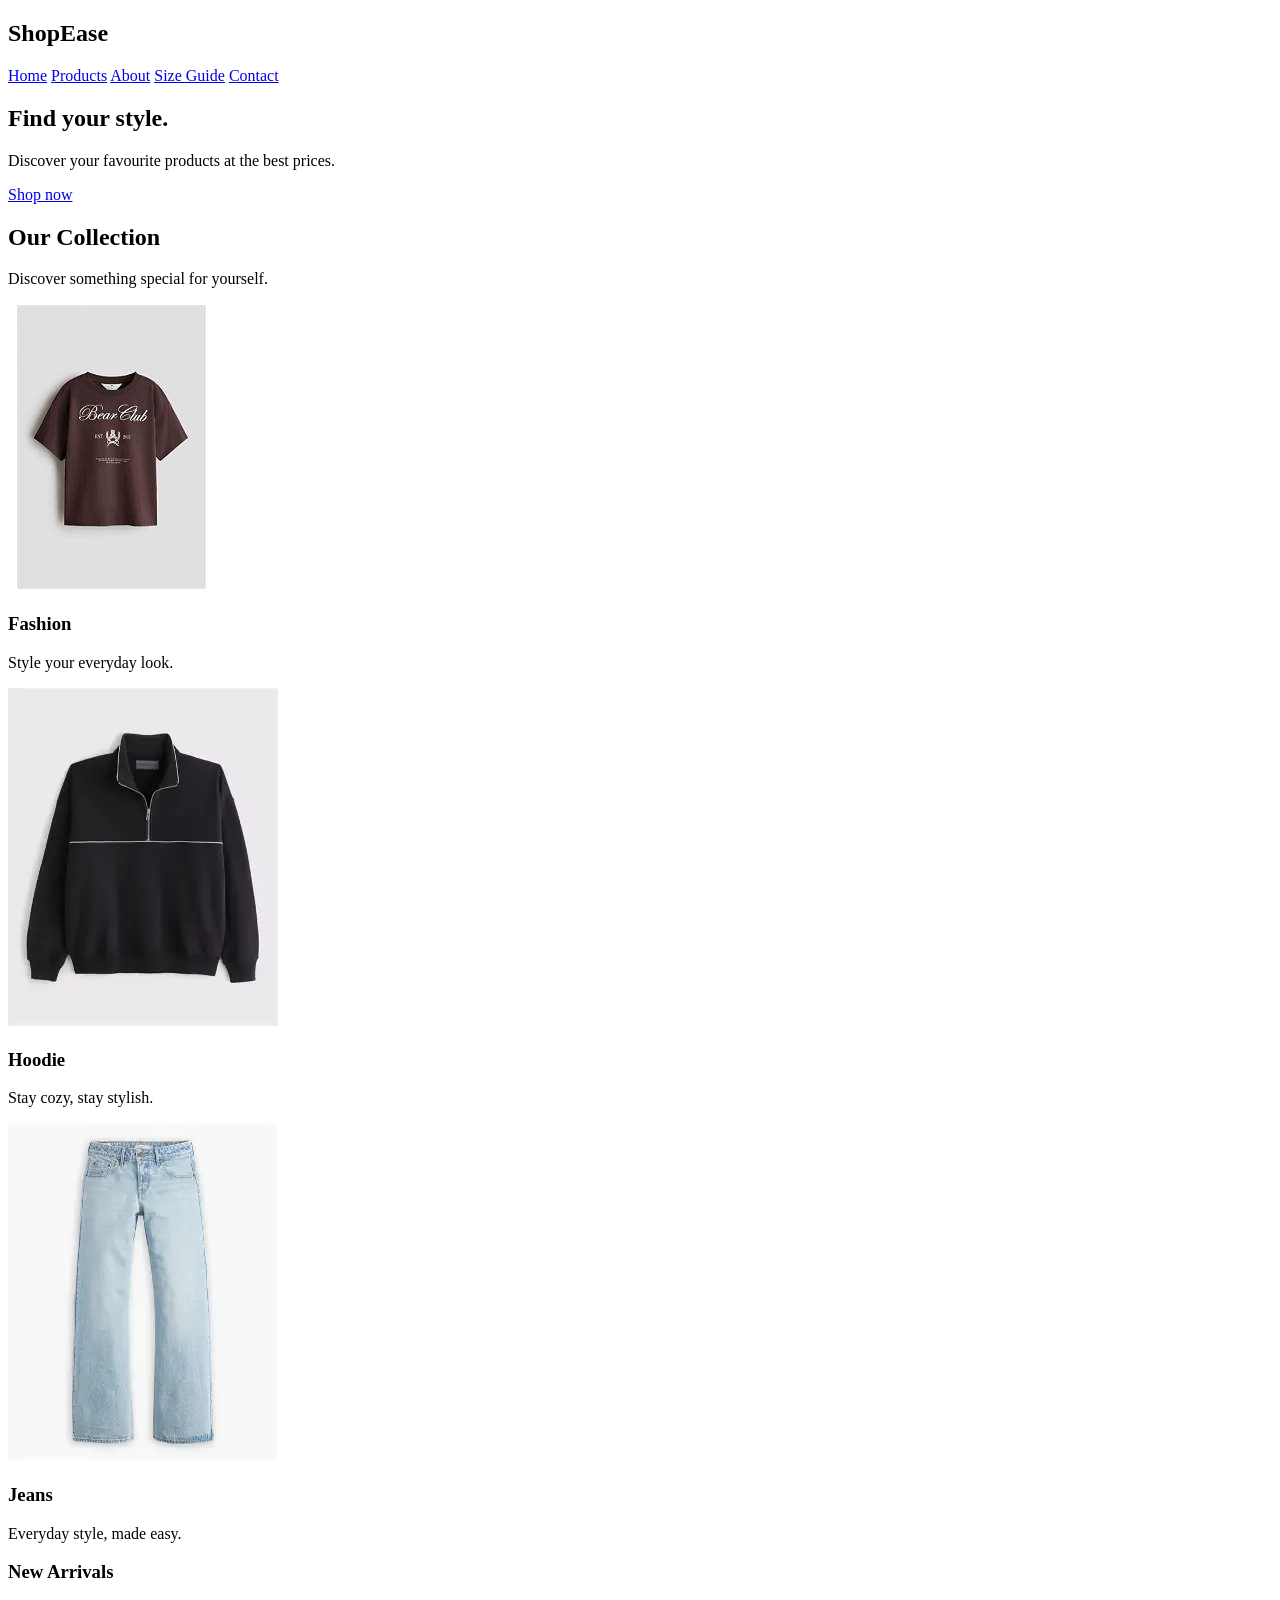
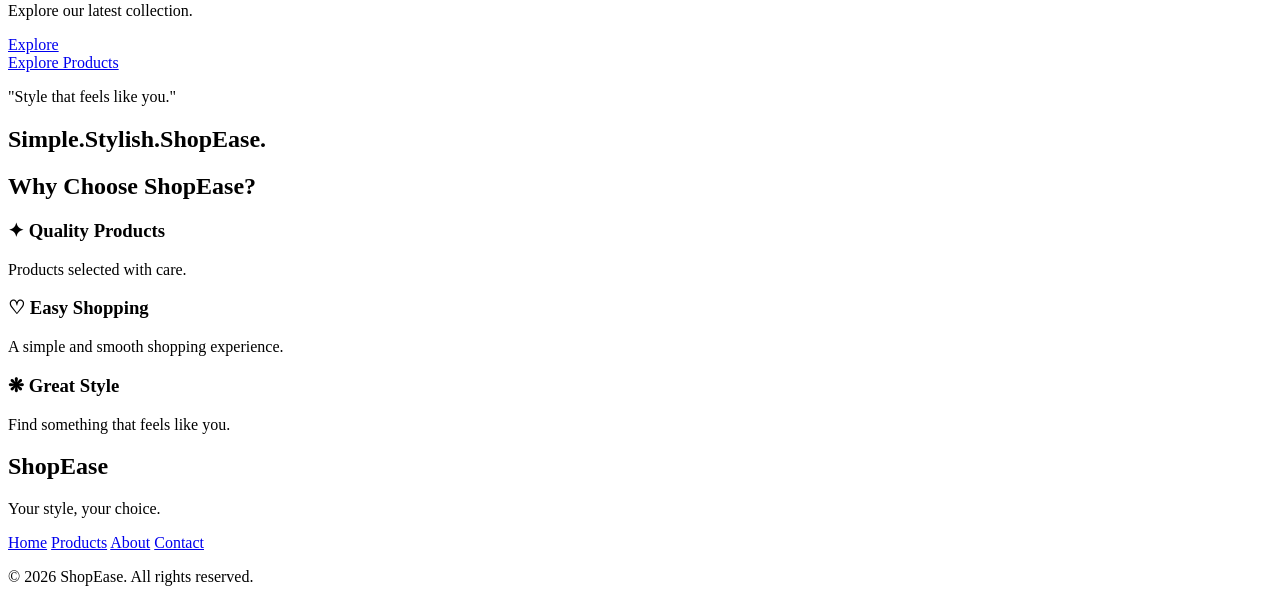
==== index.html @ 0f8d14c9 "Add files via upload" ====
<!DOCTYPE html>
<html>
<head>
<title>ShopEase</title>

<link rel="stylesheet" href="css/style.css">

</head>
<body class="home-page">
<header>
<h2>ShopEase</h2>
<nav>
<a href="index.html">Home</a>
<a href="products.html">Products</a>
<a href="about.html">About</a>
<a href="size.html">Size Guide</a>
<a href="contact.html">Contact</a>

</nav>
</header>
<section class="banner">
<h1>Find your style.</h1>
<p>Discover your favourite products at the best prices.</p>
<a href="products.html"class="btn">Shop now</a>
</section>
<section class="home-collection">
    <h2>Our Collection</h2>
    <p>Discover something special for yourself.</p>

    <div class="collection-cards">
        <div class="collection-card">
<img src="t-shirt.jpeg" alt="Classic T-Shirt">
            <h3>Fashion</h3>
            <p>Style your everyday look.</p>
        </div>

     <div class="collection-card">
    <img src="hoodie.jpg" alt="Stylish Hoodie">
    <h3>Hoodie</h3>
    <p>Stay cozy, stay stylish.</p>
</div>

<div class="collection-card">
    <img src="jeans.webp" alt="Classic Jeans">
    <h3>Jeans</h3>
    <p>Everyday style, made easy.</p>
</div>

        <div class="collection-card">
            <h3>New Arrivals</h3>
            <p>Explore our latest collection.</p>
            <a href="products.html" class="btn">Explore</a>
        </div>
    </div>

    <a href="products.html" class="btn">Explore Products</a>
</section>
<section class="home-tagline">
<p>"Style that feels like you."</p>
<h2>Simple.Stylish.ShopEase.</h2>
</section>
<section class="home-why">

    <h2>Why Choose ShopEase?</h2>

    <div class="why-cards">
        <div class="why-card">
            <h3>✦ Quality Products</h3>
            <p>Products selected with care.</p>
        </div>

        <div class="why-card">
            <h3>♡ Easy Shopping</h3>
            <p>A simple and smooth shopping experience.</p>
        </div>

        <div class="why-card">
            <h3>❋ Great Style</h3>
            <p>Find something that feels like you.</p>
        </div>
    </div>
</section>
<footer class="home-footer">
    <h2>ShopEase</h2>
    <p>Your style, your choice.</p>

    <div class="footer-links">
        <a href="index.html">Home</a>
        <a href="products.html">Products</a>
        <a href="about.html">About</a>
        <a href="contact.html">Contact</a>
    </div>

    <p class="copyright">
        © 2026 ShopEase. All rights reserved.
    </p>
</footer>
</body>
</html>
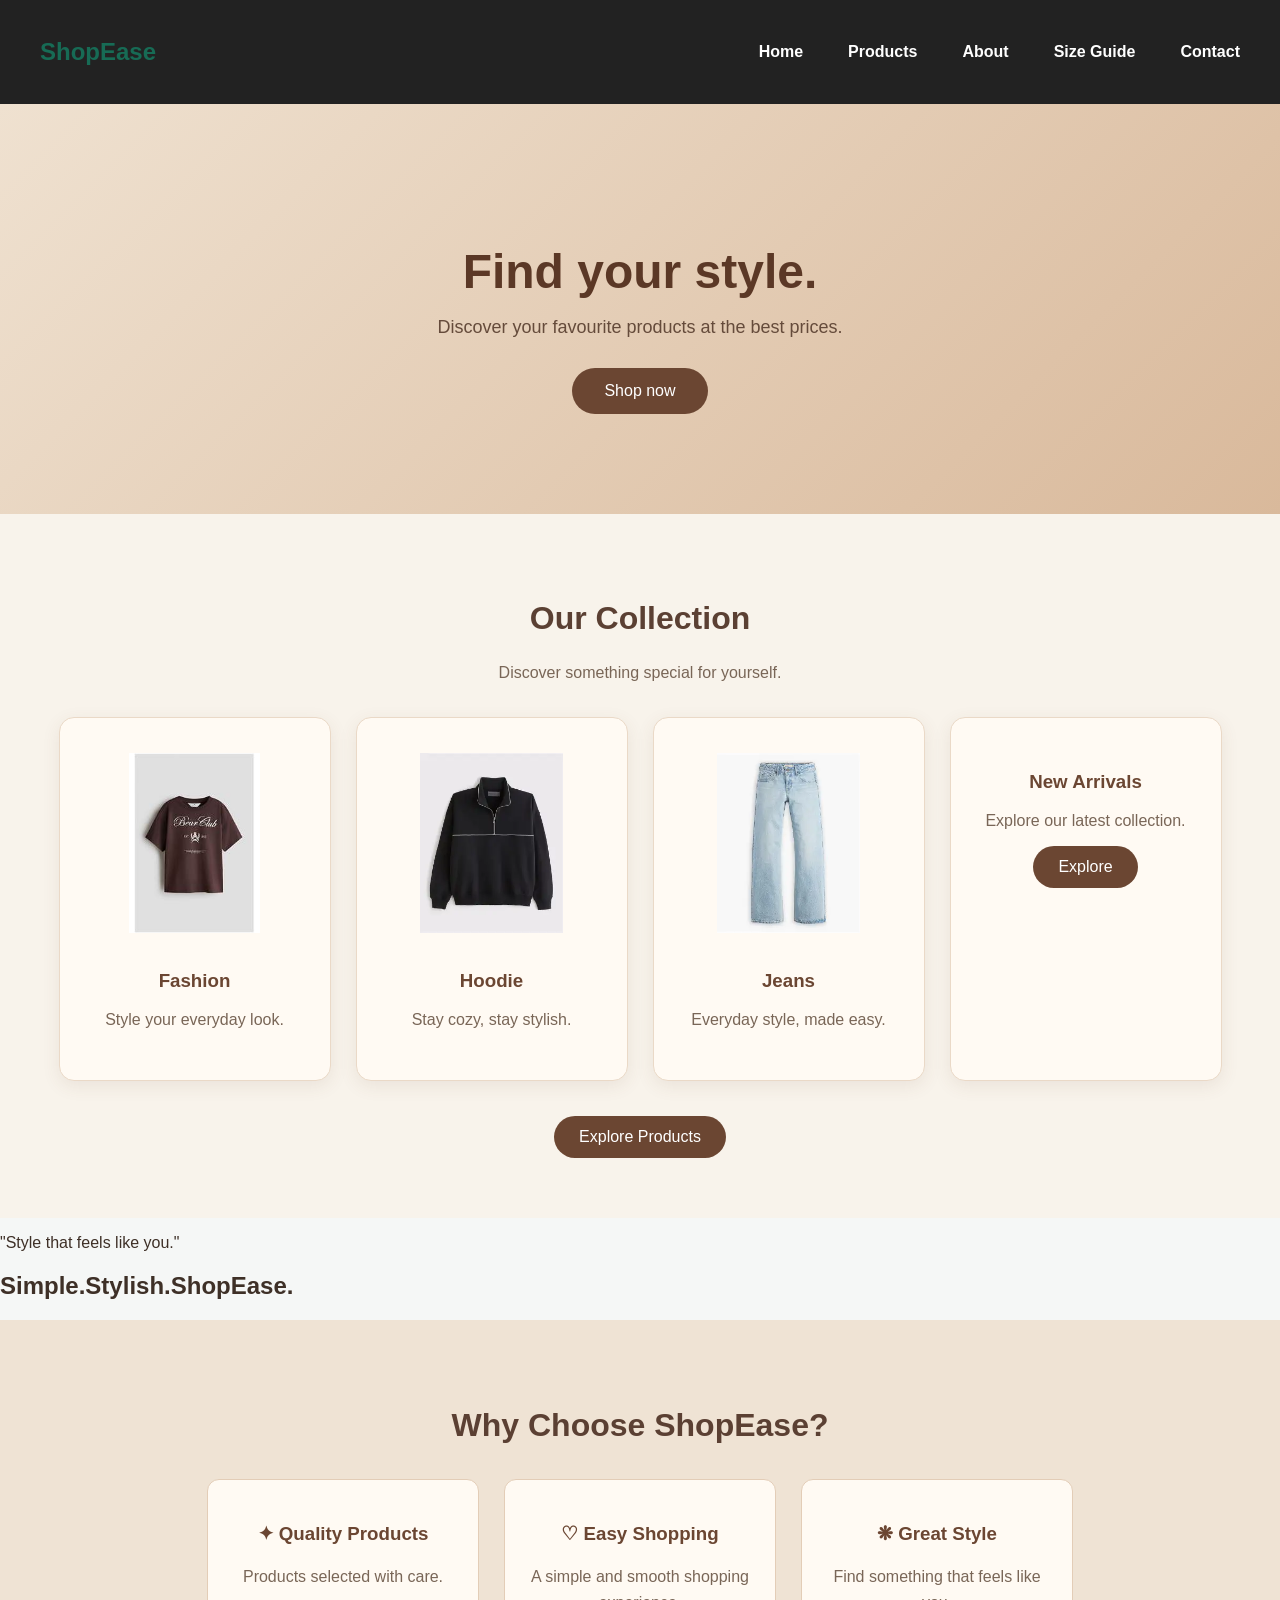
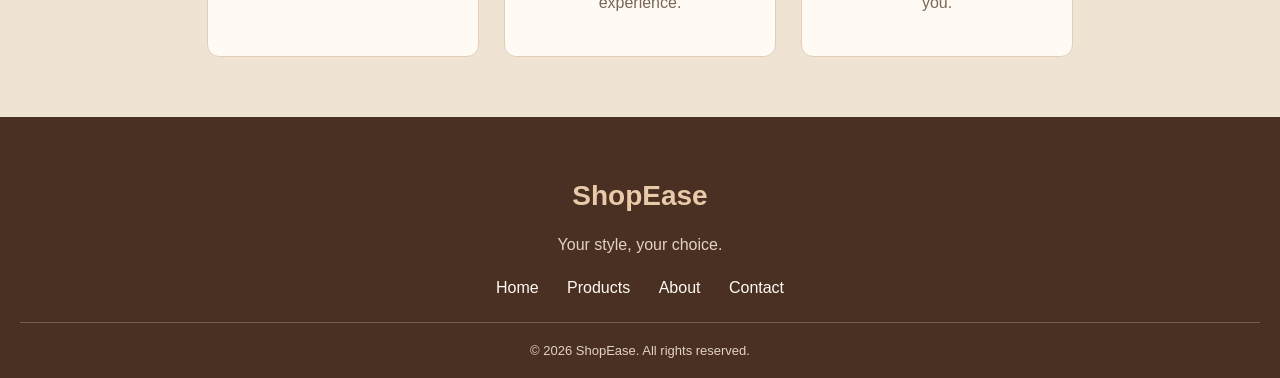
==== commit 727f7bf7: "Fix HTML structure and update stylesheet link" ====
--- a/index.html
+++ b/index.html
@@ -3,7 +3,7 @@
 <head>
 <title>ShopEase</title>
 
-<link rel="stylesheet" href="css/style.css">
+<link rel="stylesheet" href="style.css">
 
 </head>
 <body class="home-page">
@@ -96,4 +96,4 @@
     </p>
 </footer>
 </body>
-</html>+</html>
--- a/style.css
+++ b/style.css
@@ -0,0 +1,802 @@
+
+.home-page{
+    font-family: Arial, sans-serif;
+    margin: 0;
+    background-color: #f5f7f6;
+}
+
+header {
+    display: flex;
+    justify-content: space-between;
+    align-items: center;
+    background-color: white;
+    padding: 15px 40px;
+}
+
+header h2 {
+    color: #176b55;
+}
+
+nav a {
+    text-decoration: none;
+    color: #333;
+    margin-left: 20px;
+}
+.banner {
+    background-color: #e4f2ec;
+    padding: 80px 40px;
+    text-align: center;
+}
+
+.banner h1 {
+    font-size: 42px;
+    color: #176b55;
+}
+
+.banner p {
+    font-size: 18px;
+    color: #444;
+    margin-bottom: 25px;
+}
+
+.btn {
+    display: inline-block;
+    background-color: #176b55;
+    color: white;
+    padding: 12px 25px;
+    text-decoration: none;
+    border-radius: 5px;
+}
+.products {
+    display: flex;
+    justify-content: center;
+    padding: 40px 20px;
+}
+
+.product-card {
+    width: 250px;
+    padding: 15px;
+    text-align: center;
+    background-color: white;
+    border-radius: 10px;
+    box-shadow: 0 2px 10px #ddd;
+}
+
+.product-card img {
+    width: 100%;
+    border-radius: 8px;
+}
+
+.product-card button {
+    background-color: #176b55;
+    color: white;
+    padding: 10px 20px;
+    border: none;
+    border-radius: 5px;
+    cursor: pointer;
+}
+@media (max-width: 600px) {
+    .banner {
+        padding: 40px 15px;
+    }
+
+    .banner h1 {
+        font-size: 30px;
+    }
+
+    .products {
+        padding: 25px 10px;
+    }
+
+    .product-card {
+        width: 100%;
+        max-width: 280px;
+    }
+
+    header {
+        padding: 15px;
+        flex-wrap: wrap;
+        gap: 10px;
+    }
+
+    nav {
+        display: flex;
+        flex-wrap: wrap;
+        gap: 10px;
+    }
+
+    nav a {
+        margin-left: 0;
+    }
+}	
+.products {
+    display: flex;
+    flex-wrap: wrap;
+    justify-content: center;
+    gap: 25px;
+    padding: 30px;
+}
+
+.products-card {
+    width: 230px;
+    padding: 15px;
+    background: white;
+    border-radius: 12px;
+    text-align: center;
+    box-shadow: 0 4px 12px rgba(0, 0, 0, 0.1);
+    transition: 0.3s;
+}
+
+.products-card:hover {
+    transform: translateY(-5px);
+}
+
+.products-card img {
+    width: 100%;
+    height: 220px;
+    object-fit: cover;
+    border-radius: 8px;
+}
+
+.products-card button {
+    background: #222;
+    color: white;
+    border: none;
+    padding: 10px 18px;
+    border-radius: 6px;
+    cursor: pointer;
+}
+.products-card button:hover{
+background:#ff6b6b;
+transform:scale(1.05);
+transition:0.3s;
+}
+.discount{
+display:inline-block;
+background:#ff6b6b;
+color:white;
+padding:5px 10px;
+border-radius:5px;
+font-sixe:12px;
+font-weight:bold;
+}
+header {
+    display: flex;
+    justify-content: space-between;
+    align-items: center;
+    padding: 18px 40px;
+    background: #222;
+    color: white;
+}
+
+header nav {
+    display: flex;
+    gap: 25px;
+}
+
+header nav a {
+    color: white;
+    text-decoration: none;
+    font-weight: bold;
+    transition: 0.3s;
+}
+
+header nav a:hover {
+    color: #ff6b6b;
+}
+header {
+    display: flex;
+    justify-content: space-between;
+    align-items: center;
+    padding: 18px 40px;
+    background: #222;
+    color: white;
+}
+
+header nav {
+    display: flex;
+    gap: 25px;
+}
+
+header nav a {
+    color: white;
+    text-decoration: none;
+    font-weight: bold;
+    transition: 0.3s;
+}
+
+header nav a:hover {
+    color: #ff6b6b;
+}
+.about-content {
+    max-width: 800px;
+    margin: 30px auto;
+    padding: 30px;
+    background: white;
+    border-radius: 12px;
+    box-shadow: 0 4px 12px rgba(0, 0, 0, 0.1);
+    text-align: center;
+}
+
+.about-content h2 {
+    color: #ff6b6b;
+    margin-top: 25px;
+}
+
+.about-content p {
+    color: #555;
+    line-height: 1.8;
+    font-size: 16px;
+}
+/* ShopEase Home Page Theme */
+body {
+    background-color: #f8f3eb;
+    color: #3e3027;
+}
+
+.home-page > h1,
+.home-page > p {
+    text-align: center;
+}
+
+.hom-page > h1 {
+    color: #5b4033;
+    margin-top: 35px;
+}
+
+.home-page > p {
+    color: #796657;
+    margin-bottom: 40px;
+}
+/* ShopEase Home Page Theme */
+body {
+    background-color: #f8f3eb;
+    color: #3e3027;
+}
+
+body > h1,
+body > p {
+    text-align: center;
+}
+
+body > h1 {
+    color: #5b4033;
+    margin-top: 35px;
+}
+
+body > p {
+    color: #796657;
+    margin-bottom: 40px;
+}
+/* Home Page Banner */
+.home-page .banner {
+    background: linear-gradient(135deg, #efe1d0, #d9b99b);
+    padding: 100px 20px;
+    text-align: center;
+}
+
+.home-page .banner h1 {
+    color: #5b3826;
+    font-size: 48px;
+    margin-bottom: 15px;
+}
+
+.home-page .banner p {
+    color: #654b3b;
+    font-size: 18px;
+    margin-bottom: 30px;
+}
+
+.home-page .banner .btn {
+    background-color: #6b4632;
+    color: white;
+    border-radius: 25px;
+    padding: 14px 32px;
+}
+
+.home-page .banner .btn:hover {
+    background-color: #4a3023;
+}
+/* Home Collection Design */
+.home-page .home-collection {
+    text-align: center;
+    padding: 60px 25px;
+    background-color: #f8f3eb;
+}
+
+.home-page .home-collection h2 {
+    color: #5b4033;
+    font-size: 32px;
+}
+
+.home-page .home-collection > p {
+    color: #796657;
+    margin-bottom: 35px;
+}
+
+.home-page .collection-cards {
+    display: flex;
+    justify-content: center;
+    gap: 25px;
+    flex-wrap: wrap;
+    margin-bottom: 35px;
+}
+
+.home-page .collection-card {
+    background-color: #fffaf3;
+    padding: 35px 25px;
+    width: 220px;
+    border-radius: 15px;
+    box-shadow: 0 5px 18px #6b463218;
+    border: 1px solid #ead9c7;
+    transition: 0.3s;
+}
+
+.home-page .collection-card:hover {
+    transform: translateY(-7px);
+}
+
+.home-page .collection-card h3 {
+    color: #6b4632;
+}
+
+.home-page .collection-card p {
+    color: #796657;
+}
+
+.home-page .home-collection .btn {
+    background-color: #6b4632;
+    border-radius: 25px;
+}
+/* Why Choose ShopEase */
+.home-page .home-why {
+    padding: 60px 25px;
+    text-align: center;
+    background-color: #efe3d4;
+}
+
+.home-page .home-why h2 {
+    color: #5b4033;
+    font-size: 32px;
+    margin-bottom: 35px;
+}
+
+.home-page .why-cards {
+    display: flex;
+    justify-content: center;
+    gap: 25px;
+    flex-wrap: wrap;
+}
+
+.home-page .why-card {
+    background-color: #fffaf3;
+    padding: 25px;
+    width: 220px;
+    border-radius: 12px;
+    border: 1px solid #e3cdb7;
+}
+
+.home-page .why-card h3 {
+    color: #6b4632;
+}
+
+.home-page .why-card p {
+    color: #796657;
+    line-height: 1.6;
+}
+/* Home Page Footer */
+.home-page .home-footer {
+    background-color: #4a3023;
+    color: #fffaf3;
+    text-align: center;
+    padding: 40px 20px 20px;
+}
+
+.home-page .home-footer h2 {
+    color: #e8c9a8;
+    font-size: 28px;
+}
+
+.home-page .home-footer > p {
+    color: #e2d2c3;
+}
+
+.home-page .footer-links {
+    margin: 25px 0;
+}
+
+.home-page .footer-links a {
+    color: #fffaf3;
+    text-decoration: none;
+    margin: 0 12px;
+}
+
+.home-page .footer-links a:hover {
+    color: #e8c9a8;
+}
+
+.home-page .home-footer .copyright {
+    border-top: 1px solid #795b48;
+    padding-top: 20px;
+    margin-bottom: 0;
+    font-size: 13px;
+}
+/* Home Page Mobile Design */
+@media (max-width: 600px) {
+    .home-page header {
+        flex-direction: column;
+        padding: 15px;
+        gap: 15px;
+    }
+
+    .home-page nav {
+        display: flex;
+        flex-wrap: wrap;
+        justify-content: center;
+        gap: 12px;
+    }
+
+    .home-page nav a {
+        margin-left: 0;
+    }
+
+    .home-page .banner {
+        padding: 60px 15px;
+    }
+
+    .home-page .banner h1 {
+        font-size: 34px;
+    }
+
+    .home-page .collection-card,
+    .home-page .why-card {
+        width: 100%;
+        max-width: 280px;
+        box-sizing: border-box;
+    }
+
+    .home-page .footer-links {
+        display: flex;
+        flex-wrap: wrap;
+        justify-content: center;
+        gap: 15px;
+    }
+
+    .home-page .footer-links a {
+        margin: 0;
+    }
+}
+.home-page .collection-card img{
+width:100%;
+height:180px;
+object-fit:contain;
+border-radius:10px;
+margin-bottom:15px;
+}
+/* Premium Product Card Effect */
+.home-page .collection-card {
+    transition: transform 0.3s ease, box-shadow 0.3s ease;
+}
+
+.home-page .collection-card:hover {
+    transform: translateY(-8px);
+    box-shadow: 0 12px 25px #6b463230;
+}
+/* About Page Design */
+.about-page {
+    background-color: #f8f3eb;
+    color: #4a382d;
+}
+
+.about-page header {
+    background-color: #fffaf3;
+    padding: 20px 40px;
+    box-shadow: 0 3px 12px #00000010;
+}
+
+.about-page header h2 {
+    color: #6b4632;
+}
+
+.about-page nav a {
+    color: #5b4033;
+}
+
+.about-page nav a:hover {
+    color: #a8754d;
+}
+
+.about-page .banner {
+    background: linear-gradient(135deg, #efe1d0, #d9b99b);
+    padding: 75px 20px;
+    text-align: center;
+}
+
+.about-page .banner h1 {
+    color: #5b3826;
+    font-size: 42px;
+}
+
+.about-page .banner p {
+    color: #654b3b;
+    font-size: 18px;
+}
+<section class="about-story">
+    <div class="story-text">
+        <p class="story-label">THE STORY BEHIND SHOPEASE</p>
+        <h2>Fashion is more than what you wear.</h2>
+        <p>
+            At ShopEase, we believe style is a way to express
+            who you are. We bring together everyday comfort,
+            modern trends and effortless fashion.
+        </p>
+        <p>
+            From your everyday essentials to your favourite
+            looks, we're here to make finding your style simple.
+        </p>
+    </div>
+
+    <div class="story-image">
+        <img src="t-shirt.jpeg" alt="ShopEase fashion collection">
+    </div>
+</section>
+.about-story {
+    display: flex;
+    align-items: center;
+    justify-content: space-between;
+    gap: 40px;
+    padding: 60px 8%;
+    background: #f8f5f2;
+}
+
+.story-text {
+    flex: 1;
+}
+
+.story-label {
+    font-size: 12px;
+    letter-spacing: 3px;
+    color: #888;
+}
+
+.story-text h2 {
+    font-size: 36px;
+    margin: 20px 0;
+    color: #222;
+}
+
+.story-text p {
+    line-height: 1.8;
+    color: #555;
+}
+
+.story-image {
+    flex: 1;
+}
+
+.story-image img {
+    width: 100%;
+    max-width: 450px;
+    display: block;
+    margin: auto;
+    border-radius: 8px;
+}
+.about-quote {
+    text-align: center;
+    padding: 70px 20px;
+    background: #222;
+    color: white;
+}
+
+.about-quote p {
+    font-size: 28px;
+    font-style: italic;
+    margin-bottom: 20px;
+}
+
+.about-quote span {
+    font-size: 11px;
+    letter-spacing: 3px;
+    color: #d6bfa8;
+}
+.our-mission {
+    text-align: center;
+    padding: 70px 10%;
+    background: #eee5dc;
+}
+
+.mission-label {
+    font-size: 12px;
+    letter-spacing: 3px;
+    color: #8b6b52;
+}
+
+.our-mission h2 {
+    font-size: 32px;
+    color: #30251e;
+    margin: 18px 0;
+}
+
+.our-mission p:not(.mission-label) {
+    max-width: 600px;
+    margin: 0 auto 25px;
+    line-height: 1.8;
+    color: #62564e;
+}
+
+.mission-btn {
+    display: inline-block;
+    padding: 12px 25px;
+    background: #49372b;
+    color: white;
+    text-decoration: none;
+    border-radius: 4px;
+}
+
+.mission-btn:hover {
+    background: #72543e;
+}
+/* CONTACT PAGE */
+
+.contact-section {
+    display: flex;
+    justify-content: space-between;
+    align-items: center;
+    gap: 50px;
+    padding: 70px 8%;
+    background: #f8f3ec;
+    min-height: 70vh;
+}
+
+.contact-info {
+    flex: 1;
+}
+
+.contact-label {
+    color: #98734f;
+    letter-spacing: 3px;
+    font-size: 13px;
+    font-weight: bold;
+}
+
+.contact-info h1 {
+    color: #493528;
+    font-size: 42px;
+    margin: 15px 0;
+}
+
+.contact-info > p {
+    color: #76685c;
+    line-height: 1.8;
+}
+
+.contact-detail {
+    margin-top: 30px;
+}
+
+.contact-detail h3 {
+    color: #493528;
+    margin-bottom: 8px;
+}
+
+.contact-detail p {
+    color: #76685c;
+}
+
+.contact-form {
+    flex: 1;
+    background: #ffffff;
+    padding: 35px;
+    border-radius: 12px;
+    box-shadow: 0 8px 25px rgba(73, 53, 40, 0.08);
+}
+
+.contact-form h2 {
+    color: #493528;
+    margin-bottom: 25px;
+}
+
+.contact-form label {
+    display: block;
+    margin: 15px 0 8px;
+    color: #493528;
+    font-weight: bold;
+}
+
+.contact-form input,
+.contact-form textarea {
+    width: 100%;
+    padding: 12px;
+    border: 1px solid #dfd2c3;
+    border-radius: 6px;
+    box-sizing: border-box;
+    font-family: Arial, sans-serif;
+    font-size: 14px;
+}
+
+.contact-form textarea {
+    resize: vertical;
+}
+
+.contact-form button {
+    margin-top: 20px;
+    padding: 13px 22px;
+    background: #6b4b35;
+    color: white;
+    border: none;
+    border-radius: 6px;
+    cursor: pointer;
+    font-size: 15px;
+}
+
+.contact-form button:hover {
+    background: #493528;
+}
+
+@media (max-width: 768px) {
+    .contact-section {
+        flex-direction: column;
+        align-items: stretch;
+        padding: 40px 6%;
+        gap: 30px;
+    }
+
+    .contact-info h1 {
+        font-size: 32px;
+    }
+
+    .contact-form {
+        padding: 25px;
+    }
+}
+
+/* SIZE GUIDE PAGE */
+
+.size-guide {
+    padding: 40px 8%;
+    background: #f8f3ec;
+}
+
+.size-guide h2 {
+    color: #493528;
+    margin: 30px 0 15px;
+}
+
+.size-guide table {
+    width: 100%;
+    border-collapse: collapse;
+    background: white;
+    margin-bottom: 30px;
+}
+
+.size-guide th,
+.size-guide td {
+    border: 1px solid #dfd2c3;
+    padding: 14px;
+    text-align: center;
+}
+
+.size-guide th {
+    background: #6b4b35;
+    color: white;
+}
+
+.size-guide tr:nth-child(even) {
+    background: #f3e9dd;
+}
+
+.size-note {
+    color: #76685c;
+    line-height: 1.6;
+}
+
+@media (max-width: 600px) {
+    .size-guide {
+        padding: 25px 4%;
+        overflow-x: auto;
+    }
+
+    .size-guide table {
+        min-width: 400px;
+    }
+}
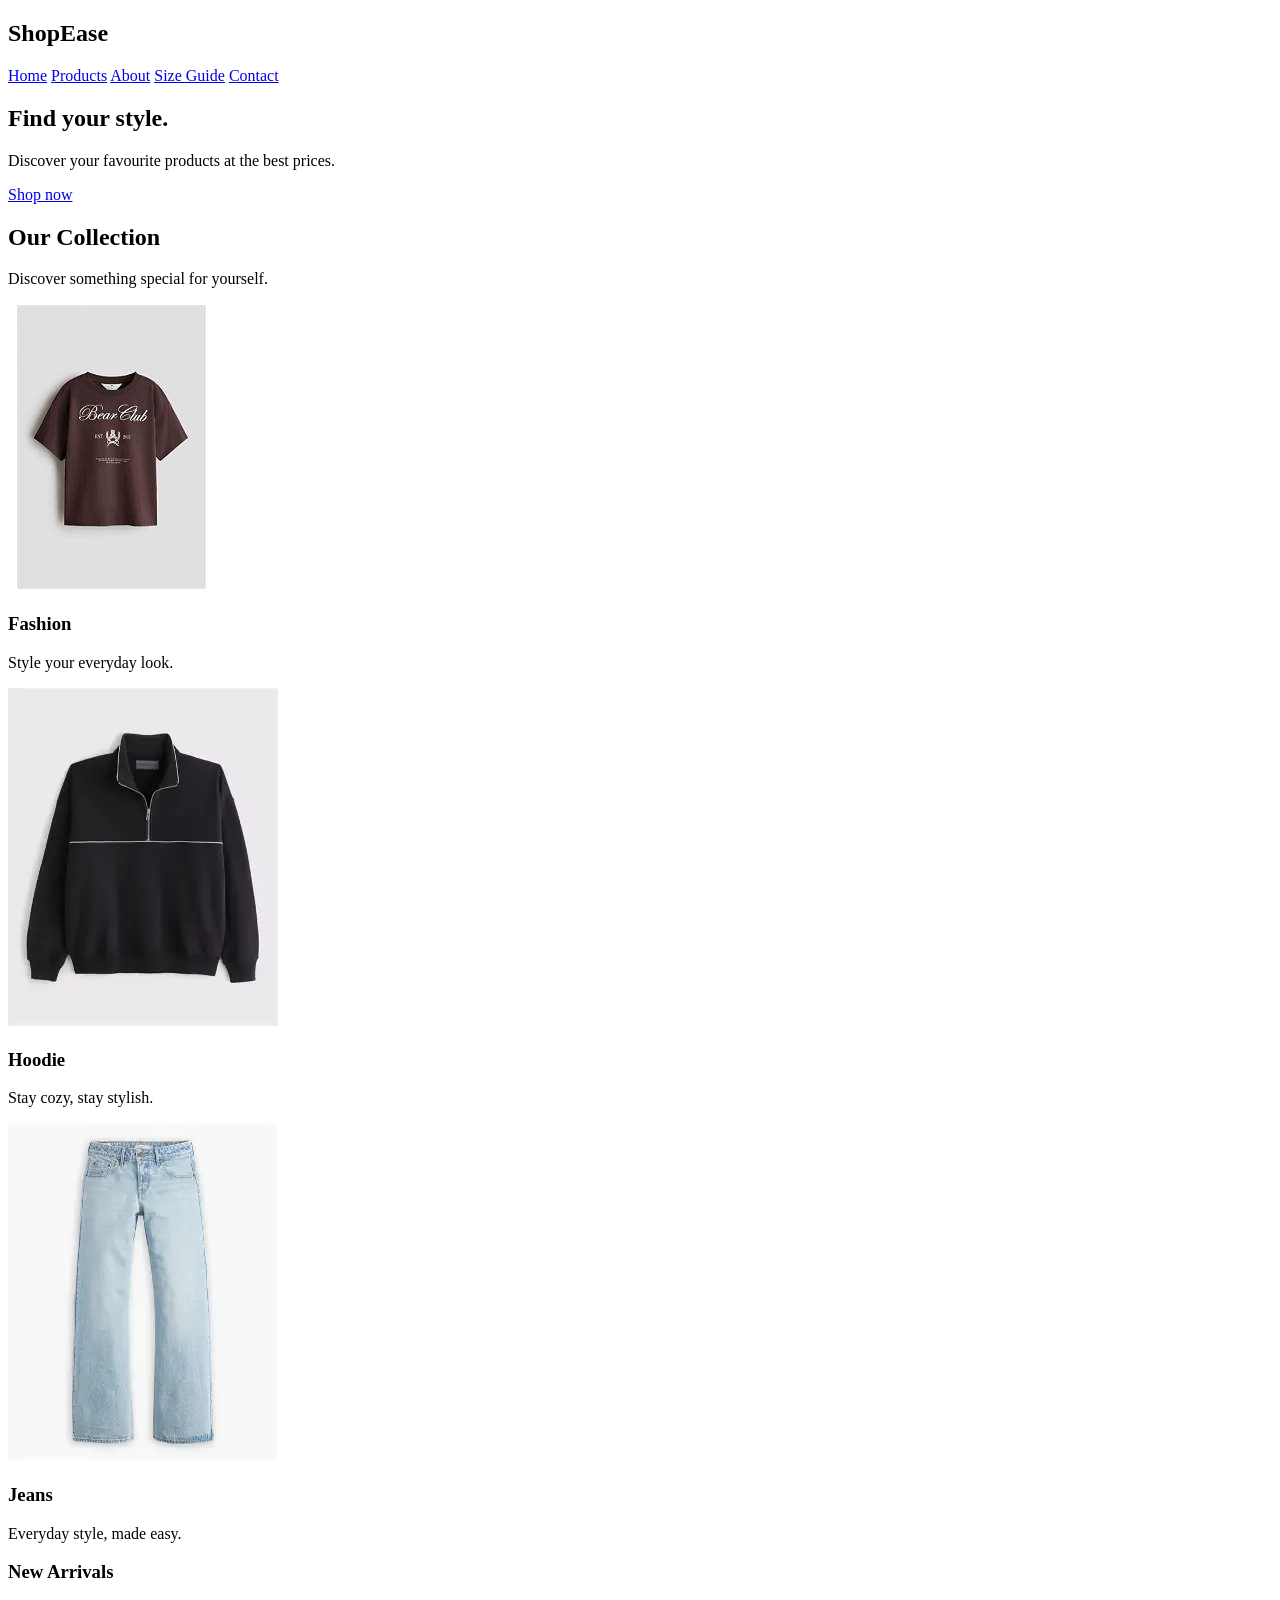
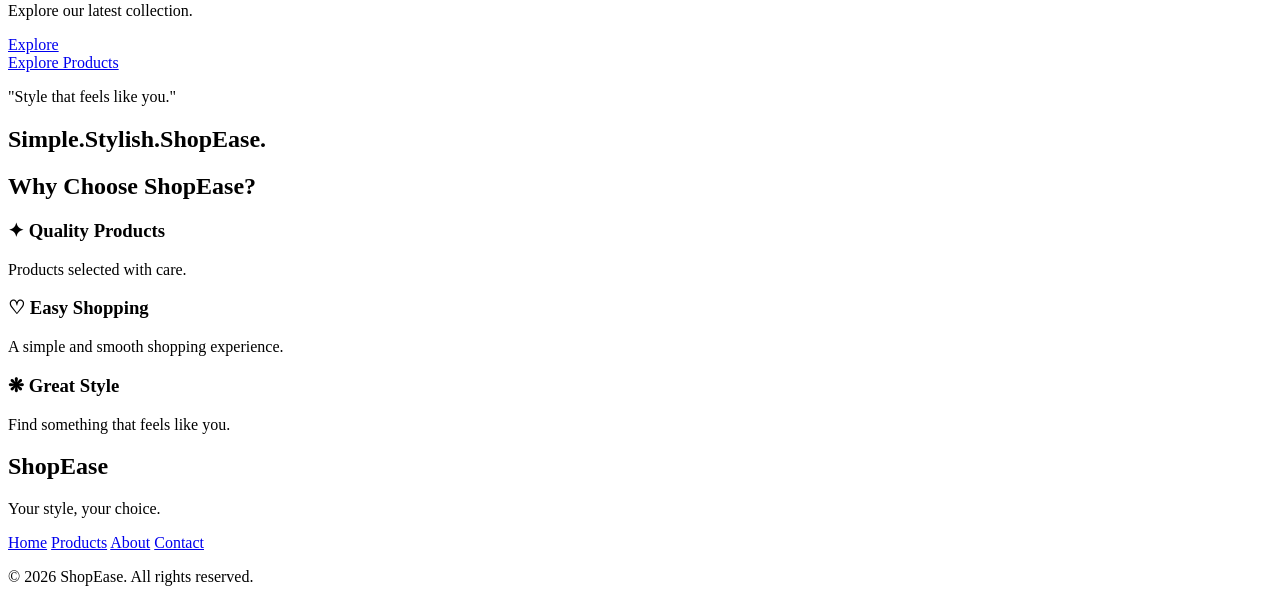
==== commit a8fe9be6: "Refactor index.html and update stylesheet link Updated HTML structure and linked CSS file." ====
--- a/index.html
+++ b/index.html
@@ -3,7 +3,7 @@
 <head>
 <title>ShopEase</title>
 
-<link rel="stylesheet" href="style.css">
+<link rel="stylesheet" href="css/style.css">
 
 </head>
 <body class="home-page">
